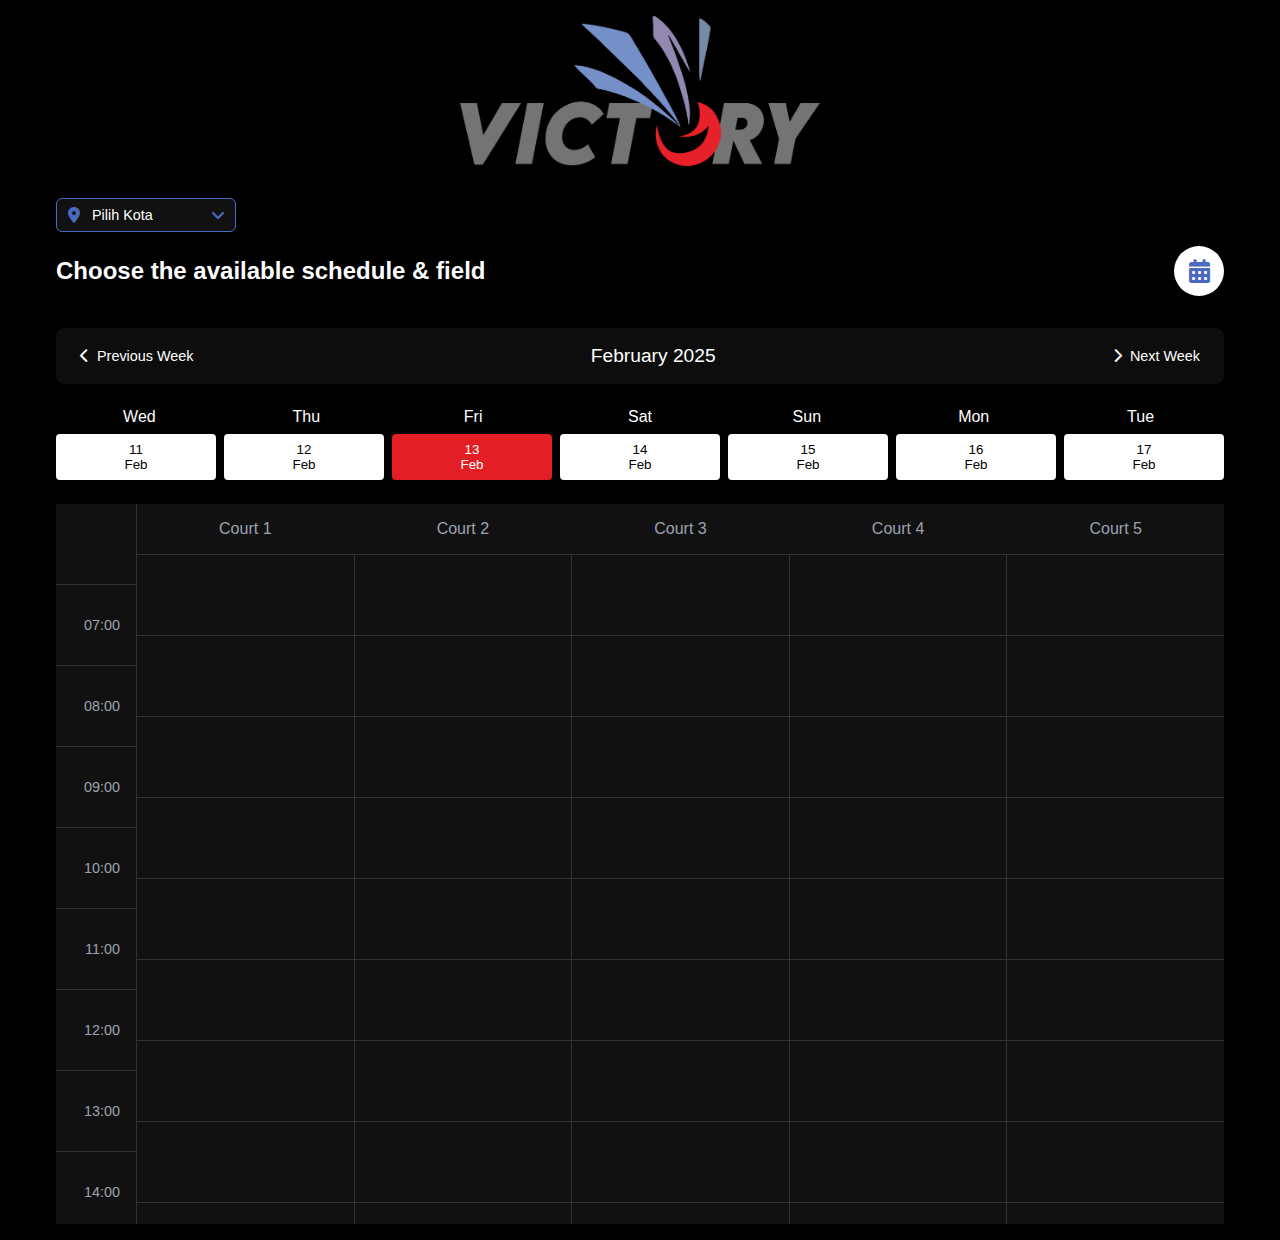
==== index.html @ c71084f1 "okey" ====
<!DOCTYPE html>
<html lang="id">
  <head>
    <meta charset="UTF-8" />
    <meta name="viewport" content="width=device-width, initial-scale=1.0" />
    <title>Sistem Booking Lapangan</title>
    <link rel="stylesheet" href="styles.css" />
    <link href="https://cdnjs.cloudflare.com/ajax/libs/font-awesome/6.0.0/css/all.min.css" rel="stylesheet" />
    <link rel="stylesheet" href="https://cdn.jsdelivr.net/npm/swiper@11/swiper-bundle.min.css" />
  </head>
  <body>
    <div class="app-container">
      <header>
        <div class="header-content">
          <img src="assets/VICTORY1.png" alt="Victory Logo" class="logo" />
        </div>
      </header>

      <!-- Tambahkan setelah header dan sebelum main-content -->
      <div class="floating-cart" id="floatingCart" style="display: none;">
        <div class="cart-icon">
          <i class="fas fa-shopping-cart"></i>
          <span class="cart-badge" id="cartCount">0</span>
        </div>
        <div class="cart-total" id="cartTotal">Rp 0</div>
        <button class="view-cart-btn" onclick="showCartDetails()">
          View Details
        </button>
      </div>

      <div class="main-content">
        <div class="title-section">
          <div class="city-selector">
            <div class="select-wrapper">
              <i class="fas fa-map-marker-alt"></i>
              <select id="citySelect">
                <option value="">Pilih Kota</option>
              </select>
            </div>
          </div>
          <h2>Choose the available schedule & field</h2>
          <button class="calendar-icon-container" onclick="showCourtDetails()">
            <i class="fas fa-calendar-alt"></i>
          </button>
        </div>

        <div class="week-navigation">
          <button class="nav-btn prev-week">
            <i class="fas fa-chevron-left"></i>
            Previous Week
          </button>
          <div class="current-month">February 2025</div>
          <button class="nav-btn next-week">
            <i class="fas fa-chevron-right"></i>
            Next Week
          </button>
        </div>

        <div class="date-selector">
          <div class="weekdays">
            <div>Wed</div>
            <div>Thu</div>
            <div>Fri</div>
            <div>Sat</div>
            <div>Sun</div>
            <div>Mon</div>
            <div>Tue</div>
          </div>
          <div class="dates">
            <button class="date-btn">
              <span class="date">12</span>
              <span class="month">Feb</span>
            </button>
            <button class="date-btn selected">
              <span class="date">13</span>
              <span class="month">Feb</span>
            </button>
            <!-- Tambahkan tombol tanggal lainnya -->
          </div>
        </div>

        <div class="schedule-grid">
          <div class="time-column">
            <!-- Slot waktu akan diisi oleh JavaScript -->
          </div>
          <div class="courts-container">
            <div class="court-headers">
              <div class="court-header">Court 1</div>
              <div class="court-header">Court 2</div>
              <div class="court-header">Court 3</div>
              <div class="court-header">Court 4</div>
              <div class="court-header">Court 5</div>
            </div>
            <div class="courts-grid">
              <!-- Grid lapangan akan diisi oleh JavaScript -->
            </div>
          </div>
        </div>

        <!-- Tambahkan modal popup -->
        <div id="courtDetailsModal" class="modal">
          <div class="modal-content">
            <span class="close-btn">&times;</span>
            <h2>Court Details</h2>
            <div class="court-details-grid">
              <!-- Court details akan di-render secara dinamis -->
            </div>
          </div>
        </div>

        <!-- Tambahkan di dalam modal booking -->
        <div id="bookingModal" class="modal">
          <div class="modal-content booking-modal">
            <span class="close-btn">&times;</span>
            <h2>Booking Details</h2>

            <div class="booking-info">
              <div class="booking-header">
                <h3>Booking Information</h3>
              </div>
              
              <div class="booking-content">
                <div class="location-info">
                  <i class="fas fa-map-marker-alt"></i>
                  <span id="selectedCityBranch"></span>
                </div>

                <div class="courts-info">
                  <div class="courts-list" id="selectedCourt">
                    <!-- Courts will be populated here -->
                  </div>
                </div>

                <div class="booking-meta">
                  <div class="meta-item">
                    <i class="fas fa-calendar"></i>
                    <span id="selectedDate"></span>
                  </div>
                  <div class="meta-item">
                    <i class="fas fa-money-bill-wave"></i>
                    <span id="pricePerHour"></span>
                  </div>
                </div>
              </div>
            </div>

            <div class="snacks-section">
              <h3>Add Snacks & Drinks (Optional)</h3>
              <div class="swiper snacks-swiper">
                <div class="swiper-wrapper">
                  <!-- Items akan di-render secara dinamis dari SNACKS_DATA -->
                </div>
                <div class="swiper-pagination"></div>
                <div class="swiper-button-prev"></div>
                <div class="swiper-button-next"></div>
              </div>
            </div>

            <div class="booking-summary">
              <h3>Summary</h3>
              <div class="summary-items">
                <p>Court Fee: <span>Rp 100.000</span></p>
                <div id="snacksSummary"></div>
                <div class="total">
                  <strong>Total: <span id="totalAmount">Rp 100.000</span></strong>
                </div>
              </div>
              <button class="next-btn" onclick="proceedToPayment()">Next</button>
            </div>
          </div>
        </div>

        <!-- Tambahkan modal payment -->
        <div id="paymentModal" class="modal">
          <div class="modal-content payment-modal">
            <span class="close-btn">&times;</span>
            <!-- Tambahkan tombol back -->
            <div class="modal-header">
              <button class="back-btn">
                <i class="fas fa-arrow-left"></i>
                Back
              </button>
              <h2>Payment Details</h2>
            </div>
            
            <div class="payment-form">
              <!-- Promo Code Section -->
              <div class="promo-section">
                <h3>Have a promo code?</h3>
                <div class="promo-input">
                  <input type="text" id="promoCode" placeholder="Enter promo code">
                  <button class="apply-promo-btn">Apply</button>
                </div>
              </div>

              <!-- Payment Options -->
              <div class="payment-options">
                <h3>Payment Method</h3>
                <div class="payment-type">
                  <div class="payment-choice">
                    <input type="radio" id="fullPayment" name="paymentType" value="full" checked>
                    <label for="fullPayment">
                      <span class="payment-label">Full Payment</span>
                      <span class="payment-amount" id="fullPaymentAmount">Rp 100.000</span>
                    </label>
                  </div>
                  <div class="payment-choice">
                    <input type="radio" id="dpPayment" name="paymentType" value="dp">
                    <label for="dpPayment">
                      <span class="payment-label">Down Payment (50%)</span>
                      <span class="payment-amount" id="dpPaymentAmount">Rp 50.000</span>
                    </label>
                  </div>
                </div>

                <!-- Payment Methods -->
                <div class="payment-methods">
                  <h3>Select Payment Method</h3>
                  
                  <!-- Bank Transfer Options -->
                  <div class="method-group">
                    <h4>Bank Transfer</h4>
                    <div class="method-choice">
                      <input type="radio" 
                        name="paymentMethod" 
                        data-type="bank" 
                        data-provider="bca" 
                        id="bca">
                      <label for="bca" class="payment-method-label">
                        <div class="payment-method-logo">
                          <img src="assets/payment/bca.png" alt="BCA" class="bank-logo">
                        </div>
                        <span>BCA</span>
                      </label>
                    </div>
                    <div class="method-choice">
                      <input type="radio" 
                        name="paymentMethod" 
                        data-type="bank" 
                        data-provider="mandiri" 
                        id="mandiri">
                      <label for="mandiri" class="payment-method-label">
                        <div class="payment-method-logo">
                          <img src="assets/payment/mandiri.png" alt="Mandiri" class="bank-logo">
                        </div>
                        <span>Mandiri</span>
                      </label>
                    </div>
                    <div class="method-choice">
                      <input type="radio" 
                        name="paymentMethod" 
                        data-type="bank" 
                        data-provider="bni" 
                        id="bni">
                      <label for="bni" class="payment-method-label">
                        <div class="payment-method-logo">
                          <img src="assets/payment/bni.png" alt="BNI" class="bank-logo">
                        </div>
                        <span>BNI</span>
                      </label>
                    </div>
                  </div>

                  <!-- E-Wallet Options -->
                  <div class="method-group">
                    <h4>E-Wallet</h4>
                    <div class="method-choice">
                      <input type="radio" 
                        name="paymentMethod" 
                        data-type="ewallet" 
                        data-provider="ovo" 
                        id="ovo">
                      <label for="ovo" class="payment-method-label">
                        <div class="payment-method-logo">
                          <img src="assets/payment/ovo.png" alt="OVO" class="bank-logo">
                        </div>
                        <span>OVO</span>
                      </label>
                    </div>
                    <div class="method-choice">
                      <input type="radio" 
                        name="paymentMethod" 
                        data-type="ewallet" 
                        data-provider="gopay" 
                        id="gopay">
                      <label for="gopay" class="payment-method-label">
                        <div class="payment-method-logo">
                          <img src="assets/payment/gopay.png" alt="GoPay" class="bank-logo">
                        </div>
                        <span>GoPay</span>
                      </label>
                    </div>
                  </div>
                </div>
              </div>

              <!-- Payment Summary -->
              <div class="payment-summary">
                <h3>Payment Summary</h3>
                <div class="summary-details">
                  <div class="summary-row">
                    <span>Subtotal</span>
                    <span id="subtotalAmount">Rp 100.000</span>
                  </div>
                  <div class="summary-row" id="promoRow" style="display: none;">
                    <span>Promo Discount</span>
                    <span id="promoAmount">-Rp 0</span>
                  </div>
                  <div class="summary-row total">
                    <strong>Total Payment</strong>
                    <strong id="finalAmount">Rp 100.000</strong>
                  </div>
                </div>

                <div class="payment-note" id="dpNote" style="display: none;">
                  <i class="fas fa-info-circle"></i>
                  <p>Please complete the remaining payment within 1 hour to confirm your booking</p>
                </div>

                <button class="confirm-payment-btn">Confirm Payment</button>
              </div>
            </div>
          </div>
        </div>
      </div>

      <!-- Tambahkan modal cart sebelum penutup div app-container -->
      <div id="cartModal" class="modal">
        <div class="modal-content cart-modal">
          <span class="close-btn">&times;</span>
          <h2>Cart Details</h2>
          <div class="cart-items" id="cartItems">
            <!-- Items will be populated dynamically -->
          </div>
          <div class="cart-summary">
            <div class="cart-total">
              <span>Total</span>
              <span id="modalCartTotal">Rp 0</span>
            </div>
            <button class="checkout-btn" onclick="proceedToCheckout()">
              Proceed to Checkout
            </button>
          </div>
        </div>
      </div>
    </div>
    <script src="script.js"></script>
    <script src="https://cdn.jsdelivr.net/npm/swiper@11/swiper-bundle.min.js"></script>
  </body>
</html>
---- styles.css ----
* {
  margin: 0;
  padding: 0;
  box-sizing: border-box;
}

body {
  font-family: Arial, sans-serif;
  background-color: #000;
  color: white;
}

.app-container {
  max-width: 1200px;
  margin: 0 auto;
}
/* Header */
header {
  padding: 1rem;
}

.header-content {
  display: flex;
  justify-content: center;
  align-items: center;
}

.logo {
  height: 150px;
  width: auto;
  object-fit: contain;
}

/* Main Content */
.main-content {
  padding: 1rem;
}

/* Tambahkan style untuk week navigation */
.week-navigation {
  display: flex;
  justify-content: space-between;
  align-items: center;
  margin-bottom: 1.5rem;
  padding: 0.5rem;
  background-color: rgba(255, 255, 255, 0.05);
  border-radius: 8px;
}

.nav-btn {
  display: flex;
  align-items: center;
  gap: 0.5rem;
  padding: 0.75rem 1rem;
  background: none;
  border: none;
  color: white;
  cursor: pointer;
  font-size: 0.9rem;
  transition: all 0.2s;
}

.nav-btn:hover {
  background-color: rgba(75, 105, 191, 0.1);
  border-radius: 4px;
}

.current-month {
  font-size: 1.2rem;
  font-weight: 500;
  color: white;
}

/* Update margin untuk date-selector karena ada elemen baru di atasnya */
.date-selector {
  margin-bottom: 1.5rem;
}

.weekdays {
  display: grid;
  grid-template-columns: repeat(7, 1fr);
  text-align: center;
  margin-bottom: 0.5rem;
}

.dates {
  display: grid;
  grid-template-columns: repeat(7, 1fr);
  gap: 0.5rem;
}

.date-btn {
  background: white;
  border: none;
  padding: 0.5rem;
  border-radius: 4px;
  display: flex;
  flex-direction: column;
  align-items: center;
  cursor: pointer;
}

.date-btn.selected {
  background-color: var(--primary-red);
  color: white;
}

/* Update Schedule Grid */
.schedule-grid {
  display: grid;
  grid-template-columns: 80px 1fr;
  gap: 1px;
  background-color: #333;
  max-height: 80vh;
  overflow-y: auto;
}

.courts-container {
  display: flex;
  flex-direction: column;
}

.court-headers {
  display: grid;
  grid-template-columns: repeat(5, 1fr);
  gap: 1px;
  background-color: #111;
  border-bottom: 1px solid #333;
}

.court-header {
  padding: 1rem;
  text-align: center;
  font-weight: 500;
  color: #9ca3af;
  background-color: #111;
}

.courts-grid {
  display: grid;
  grid-template-columns: repeat(5, 1fr);
  gap: 1px;
}

/* Pastikan tinggi slot waktu dan court sama */
.time-slot,
.court-slot {
  height: 80px;
  padding: 1rem;
  display: flex;
  align-items: center;
  justify-content: center;
  background-color: #111;
}

.time-slot {
  justify-content: flex-end;
}

.time-column {
  display: grid;
  gap: 1px;
}

.time-slot {
  padding: 1rem;
  text-align: right;
  background-color: #111;
  color: #9ca3af;
  font-size: 0.9rem;
}

.court-slot {
  padding: 1rem;
  text-align: center;
  background-color: #111;
  cursor: pointer;
  transition: all 0.2s;
}

.court-slot.available:hover {
  background-color: rgba(75, 105, 191, 0.3);
}

.court-slot.booked {
  background-color: rgba(75, 105, 191, 0.2);
  color: var(--secondary-blue);
  cursor: not-allowed;
}

.booked-text {
  font-weight: 500;
}

.title-section {
  display: flex;
  justify-content: space-between;
  align-items: center;
  margin-bottom: 2rem;
  position: relative;
  padding-top: 3rem; /* Beri ruang untuk city selector */
}

.calendar-icon-container {
  width: 50px;
  height: 50px;
  background-color: white;
  border-radius: 50%;
  display: flex;
  align-items: center;
  justify-content: center;
  cursor: pointer;
  border: none;
  transition: transform 0.2s;
}

.calendar-icon-container:hover {
  background-color: var(--light-gray);
}

.calendar-icon-container i {
  color: var(--primary-blue);
  font-size: 1.5rem;
}

/* Modal Styles */
.modal {
  display: none;
  position: fixed;
  top: 0;
  left: 0;
  width: 100%;
  height: 100%;
  background-color: rgba(0, 0, 0, 0.8);
  z-index: 1000;
}

.modal-content {
  background-color: #111;
  margin: 5% auto;
  padding: 2rem;
  width: 90%;
  max-width: 1000px;
  border-radius: 8px;
  position: relative;
}

.close-btn {
  position: absolute;
  right: 1rem;
  top: 1rem;
  font-size: 1.5rem;
  color: var(--light-gray);
  background: none;
  border: none;
  cursor: pointer;
  transition: color 0.2s;
  z-index: 10;
}

.close-btn:hover {
  color: white;
}

.court-details-grid {
  display: grid;
  grid-template-columns: repeat(auto-fit, minmax(250px, 1fr));
  gap: 2rem;
  margin-top: 2rem;
}

.court-detail {
  background: rgba(255, 255, 255, 0.05);
  padding: 1.5rem;
  border-radius: 12px;
  text-align: left;
}

.court-detail img {
  width: 100%;
  height: 200px;
  object-fit: cover;
  border-radius: 8px;
  margin-bottom: 1rem;
}

.court-detail h3 {
  margin-bottom: 0.5rem;
  color: #fff;
}

.court-detail p {
  color: #9ca3af;
  font-size: 0.9rem;
}

.court-description {
  color: #9ca3af;
  font-size: 0.9rem;
  margin: 0.5rem 0;
}

.features-container {
  display: flex;
  flex-wrap: wrap;
  gap: 0.5rem;
  margin: 1rem 0;
}

.feature-tag {
  background: rgba(75, 105, 191, 0.3);
  color: var(--secondary-blue);
  padding: 0.25rem 0.75rem;
  border-radius: 999px;
  font-size: 0.8rem;
}

.court-price {
  color: var(--secondary-blue);
  font-weight: 500;
  margin-top: 0.5rem;
}

/* Mobile First Styles */
@media screen and (max-width: 768px) {
  .logo {
    height: 100px; /* Ukuran logo lebih kecil di mobile */
  }

  .main-content {
    padding: 0.5rem;
  }

  .title-section h2 {
    font-size: 1.2rem;
  }

  .calendar-icon-container {
    width: 40px;
    height: 40px;
  }

  .calendar-icon-container i {
    font-size: 1.2rem;
  }

  /* Week Navigation */
  .week-navigation {
    padding: 0.25rem;
    margin-bottom: 1rem;
  }

  .nav-btn {
    padding: 0.5rem;
    font-size: 0.8rem;
  }

  .current-month {
    font-size: 1rem;
  }

  /* Date Selector */
  .weekdays {
    font-size: 0.8rem;
  }

  .date-btn {
    padding: 0.25rem;
  }

  .date-btn .date {
    font-size: 1rem;
  }

  .date-btn .month {
    font-size: 0.7rem;
  }

  /* Schedule Grid */
  .schedule-grid {
    grid-template-columns: 50px 1fr;
    max-height: calc(100vh - 300px);
  }

  .time-slot,
  .court-slot {
    height: 60px;
    padding: 0.5rem;
  }

  .time-slot {
    font-size: 0.8rem;
  }

  .court-slot {
    font-size: 0.9rem;
  }

  .booked-text {
    font-size: 0.7rem;
  }

  /* Modal */
  .modal-content {
    margin: 2% auto;
    padding: 1rem;
    width: 95%;
  }

  .close-btn {
    font-size: 1.5rem;
    right: 0.5rem;
    top: 0.5rem;
  }

  .court-details-grid {
    grid-template-columns: 1fr;
    gap: 1rem;
  }

  .court-detail img {
    height: 150px;
  }

  .court-detail h3 {
    font-size: 1.1rem;
  }

  .court-detail p {
    font-size: 0.8rem;
  }

  .court-detail {
    padding: 1rem;
  }

  .features-container {
    margin: 0.75rem 0;
  }

  .feature-tag {
    font-size: 0.75rem;
    padding: 0.2rem 0.5rem;
  }
}

/* Tambahkan scroll horizontal untuk court grid di mobile */
@media screen and (max-width: 480px) {
  .courts-container {
    overflow-x: auto;
    -webkit-overflow-scrolling: touch;
  }

  .court-headers {
    min-width: 500px;
  }

  .courts-grid {
    min-width: 500px;
  }

  .court-header {
    min-width: 100px;
  }

  .time-slot,
  .court-slot {
    height: 50px;
  }
}

/* Booking Modal Styles */
.booking-modal {
  max-width: 600px;
  height: 90vh;
  overflow-y: auto;
  padding-bottom: 1rem;
}

.booking-form {
  margin-top: 1rem;
}

/* Hapus overflow dan flex dari booking-content */
.booking-content {
  padding-right: 0;
}

/* Update booking summary agar tidak sticky */
.booking-summary {
  position: relative;
  background-color: #111;
  padding: 1rem;
  border-radius: 8px;
  margin-top: 1rem;
  border-top: 1px solid #333;
}

.booking-info {
  background: rgba(255, 255, 255, 0.05);
  padding: 1.5rem;
  border-radius: 8px;
  margin-bottom: 1.5rem;
}

.booking-info p {
  margin: 0.75rem 0;
  color: var(--light-gray);
  display: flex;
  justify-content: space-between;
  align-items: center;
  font-size: 1rem;
}

.booking-info p:first-child {
  margin-top: 0;
}

.booking-info p:last-child {
  margin-bottom: 0;
}

.booking-info p span {
  color: white;
  font-weight: 500;
}

/* Tambahkan style khusus untuk harga per jam */
#pricePerHour {
  color: var(--secondary-blue);
  font-weight: 600;
}

/* Snacks Section Styles */
.snacks-section {
  margin: 2rem -2rem;
  padding: 0 2rem;
}

.snacks-swiper {
  padding: 1rem 0;
}

.swiper-slide {
  height: auto;
  padding: 0.5rem;
}

.snack-item {
  background: rgba(255, 255, 255, 0.05);
  border-radius: 12px;
  padding: 1rem;
  height: 100%;
  display: flex;
  flex-direction: column;
  align-items: center;
  text-align: center;
}

.snack-item img {
  width: 120px;
  height: 120px;
  object-fit: contain;
  margin-bottom: 1rem;
  background: white;
  border-radius: 8px;
  padding: 0.5rem;
}

.snack-item h4 {
  margin: 0.5rem 0;
  font-size: 1rem;
  color: white;
}

.snack-item p {
  color: var(--secondary-blue);
  font-weight: 500;
  margin-bottom: 1rem;
}

.quantity-control {
  display: flex;
  align-items: center;
  gap: 0.5rem;
  margin-top: auto;
}

.qty-btn {
  width: 32px;
  height: 32px;
  border: none;
  border-radius: 6px;
  background: var(--primary-blue);
  color: white;
  cursor: pointer;
  display: flex;
  align-items: center;
  justify-content: center;
  transition: background 0.2s;
}

.qty-btn:hover {
  background: var(--dark-blue);
}

.qty-input {
  width: 40px;
  height: 32px;
  border: 1px solid var(--dark-gray);
  border-radius: 6px;
  background: rgba(255, 255, 255, 0.1);
  color: white;
  text-align: center;
  font-size: 0.9rem;
}

/* Swiper Navigation Styles */
.swiper-button-next,
.swiper-button-prev {
  color: var(--primary-blue);
}

.swiper-pagination-bullet {
  background: var(--primary-blue);
}

/* Mobile Styles */
@media screen and (max-width: 768px) {
  .snacks-section {
    margin: 1rem -1rem;
    padding: 0 1rem;
  }

  .snack-item {
    padding: 0.75rem;
  }

  .snack-item img {
    width: 100px;
    height: 100px;
    margin-bottom: 0.75rem;
  }

  .snack-item h4 {
    font-size: 0.9rem;
    margin: 0.25rem 0;
  }

  .snack-item p {
    font-size: 0.9rem;
    margin-bottom: 0.75rem;
  }

  .quantity-control {
    gap: 0.25rem;
  }

  .qty-btn {
    width: 28px;
    height: 28px;
  }

  .qty-input {
    width: 36px;
    height: 28px;
    font-size: 0.8rem;
  }

  /* Adjust swiper for mobile */
  .swiper-slide {
    width: 160px;
    padding: 0.25rem;
  }
}

/* Update modal untuk court details */
#courtDetailsModal .modal-content {
  max-width: 1200px;
}

/* Update color variables */
:root {
  --primary-blue: #4b69bf; /* Biru dari logo */
  --primary-red: #e31e24; /* Merah dari logo */
  --secondary-blue: #6b86d4; /* Biru lebih terang */
  --dark-blue: #2a3b6b; /* Biru lebih gelap */
  --light-gray: #9ca3af; /* Abu-abu terang */
  --dark-gray: #333; /* Abu-abu gelap */
}

/* City Selector Styles */
.city-selector {
  position: absolute;
  left: 0;
  top: 0;
}

.select-wrapper {
  position: relative;
  display: inline-block;
}

.select-wrapper i {
  position: absolute;
  left: 12px;
  top: 50%;
  transform: translateY(-50%);
  color: var(--primary-blue);
  z-index: 1;
  font-size: 1rem;
}

.city-selector select {
  padding: 8px 12px 8px 35px;
  border-radius: 6px;
  background-color: #111;
  color: white;
  border: 1px solid var(--primary-blue);
  cursor: pointer;
  font-size: 0.9rem;
  appearance: none;
  -webkit-appearance: none;
  -moz-appearance: none;
  min-width: 180px;
  padding-right: 30px;
}

/* Tambah custom arrow */
.select-wrapper::after {
  content: '\f107';
  font-family: 'Font Awesome 5 Free';
  font-weight: 900;
  position: absolute;
  right: 12px;
  top: 50%;
  transform: translateY(-50%);
  color: var(--primary-blue);
  pointer-events: none;
}

.city-selector select:focus {
  outline: none;
  border-color: var(--secondary-blue);
}

/* Hover effect */
.city-selector select:hover {
  border-color: var(--secondary-blue);
  background-color: rgba(75, 105, 191, 0.1);
}

/* Mobile adjustment */
@media screen and (max-width: 768px) {
  .city-selector select {
    min-width: 150px;
    font-size: 0.8rem;
    padding: 6px 10px 6px 30px;
  }
  
  .select-wrapper i {
    font-size: 0.9rem;
  }
}

/* Duration Control Styles */
.duration-container {
  display: flex;
  align-items: center !important;
  gap: 1.5rem;
  padding: 0.5rem 0;
}

.duration-control {
  display: flex;
  align-items: center;
  gap: 1rem;
  background: rgba(75, 105, 191, 0.1);
  padding: 8px 12px;
  border-radius: 8px;
  border: 1px solid rgba(75, 105, 191, 0.2);
  flex: 1;
}

.duration-btn {
  width: 32px;
  height: 32px;
  border: none;
  background: var(--primary-blue);
  color: white;
  border-radius: 6px;
  cursor: pointer;
  display: flex;
  align-items: center;
  justify-content: center;
  font-size: 0.9rem;
  transition: all 0.2s ease;
  box-shadow: 0 2px 4px rgba(0, 0, 0, 0.2);
}

.duration-btn:hover {
  background: var(--dark-blue);
  transform: translateY(-1px);
  box-shadow: 0 4px 8px rgba(0, 0, 0, 0.3);
}

.duration-btn:active {
  transform: translateY(1px);
  box-shadow: 0 1px 2px rgba(0, 0, 0, 0.2);
}

.duration-btn:disabled {
  background: var(--dark-gray);
  cursor: not-allowed;
  transform: none;
  box-shadow: none;
  opacity: 0.5;
}

.duration-btn i {
  font-size: 0.8rem;
}

.duration-display {
  flex: 1;
  text-align: center;
  position: relative;
  padding: 0 0.5rem;
}

#durationInput {
  width: 40px;
  text-align: center;
  background: transparent;
  border: none;
  color: white;
  font-size: 1.5rem;
  font-weight: 600;
  padding: 0;
  margin-bottom: 2px;
}

.duration-labels {
  display: flex;
  flex-direction: column;
  align-items: center;
  gap: 2px;
}

.duration-unit {
  color: var(--secondary-blue);
  font-size: 0.8rem;
  font-weight: 500;
  text-transform: uppercase;
  letter-spacing: 0.5px;
}

.duration-range {
  color: var(--light-gray);
  font-size: 0.7rem;
  opacity: 0.8;
}

/* Mobile adjustment */
@media screen and (max-width: 768px) {
  .duration-container {
    gap: 1rem;
  }

  .duration-control {
    padding: 6px 10px;
  }

  .duration-btn {
    width: 28px;
    height: 28px;
  }

  #durationInput {
    font-size: 1.2rem;
  }

  .duration-unit {
    font-size: 0.75rem;
  }

  .duration-range {
    font-size: 0.65rem;
  }
}

/* Payment Modal Styles */
.payment-modal {
  max-width: 500px;
  height: 90vh;
  overflow-y: auto;
  padding-bottom: 1rem;
}

.payment-form {
  margin-top: 1.5rem;
  display: flex;
  flex-direction: column;
  gap: 1.5rem;
}

/* Payment Summary - buat sticky di bawah */
.payment-summary {
  position: sticky;
  bottom: 0;
  background-color: #111;
  margin-top: 2rem;
  padding: 1.5rem;
  border-top: 1px solid var(--dark-gray);
  border-radius: 8px;
  box-shadow: 0 -4px 12px rgba(0, 0, 0, 0.3);
}

/* Update mobile styles */
@media screen and (max-width: 768px) {
  .payment-modal {
    width: 100%;
    height: 100vh;
    margin: 0;
    border-radius: 0;
    padding: 1rem;
  }

  .payment-form {
    gap: 1rem;
  }

  .payment-summary {
    margin: 1rem -1rem -1rem -1rem;
    padding: 1rem;
    border-radius: 0;
  }
}

/* Promo Section */
.promo-section {
  margin-bottom: 2rem;
}

.promo-input {
  display: flex;
  gap: 0.5rem;
  margin-top: 0.5rem;
}

.promo-input input {
  flex: 1;
  padding: 0.75rem;
  border: 1px solid var(--dark-gray);
  border-radius: 6px;
  background: rgba(255, 255, 255, 0.05);
  color: white;
}

.apply-promo-btn {
  padding: 0.75rem 1.5rem;
  background: var(--primary-blue);
  border: none;
  border-radius: 6px;
  color: white;
  cursor: pointer;
  transition: all 0.2s;
}

.apply-promo-btn:hover {
  background: var(--dark-blue);
}

/* Payment Options */
.payment-options {
  margin-bottom: 2rem;
}

.payment-type {
  margin: 1rem 0;
}

.payment-choice {
  margin-bottom: 1rem;
}

.payment-choice label {
  display: flex;
  justify-content: space-between;
  align-items: center;
  padding: 1rem;
  background: rgba(255, 255, 255, 0.05);
  border: 1px solid var(--dark-gray);
  border-radius: 8px;
  cursor: pointer;
  transition: all 0.2s;
}

.payment-choice input[type="radio"] {
  display: none;
}

.payment-choice input[type="radio"]:checked + label {
  border-color: var(--primary-blue);
  background: rgba(75, 105, 191, 0.1);
}

.payment-label {
  display: flex;
  align-items: center;
  gap: 0.5rem;
}

/* Payment Methods */
.payment-methods {
  margin-top: 2rem;
}

.method-options {
  display: grid;
  grid-template-columns: repeat(auto-fit, minmax(120px, 1fr));
  gap: 1rem;
  margin-top: 1rem;
}

.method-choice {
  margin-bottom: 1rem;
}

.payment-method-label {
  display: flex;
  align-items: center;
  gap: 1rem;
  padding: 1rem;
  background: rgba(255, 255, 255, 0.05);
  border: 1px solid var(--dark-gray);
  border-radius: 8px;
  cursor: pointer;
  transition: all 0.2s;
  width: 100%;
}

.payment-method-logo {
  width: 80px;
  height: 40px;
  display: flex;
  align-items: center;
  justify-content: center;
}

.bank-logo {
  max-width: 100%;
  max-height: 100%;
  object-fit: contain;
}

.method-choice input[type="radio"] {
  display: none;
}

.method-choice input[type="radio"]:checked + .payment-method-label {
  border-color: var(--primary-blue);
  background: rgba(75, 105, 191, 0.1);
}

/* Payment Summary */
.payment-summary {
  margin-top: 2rem;
  padding-top: 2rem;
  border-top: 1px solid var(--dark-gray);
}

.summary-details {
  margin: 1rem 0;
}

.summary-row {
  display: flex;
  justify-content: space-between;
  margin: 0.5rem 0;
  color: var(--light-gray);
}

.summary-row.total {
  margin-top: 1rem;
  padding-top: 1rem;
  border-top: 1px solid var(--dark-gray);
  color: white;
}

.payment-note {
  display: flex;
  align-items: flex-start;
  gap: 0.5rem;
  padding: 1rem;
  background: rgba(227, 30, 36, 0.1);
  border-radius: 6px;
  margin: 1rem 0;
}

.payment-note i {
  color: var(--primary-red);
}

.payment-note p {
  font-size: 0.9rem;
  color: var(--light-gray);
  margin: 0;
}

.confirm-payment-btn {
  width: 100%;
  padding: 1rem;
  background: var(--primary-blue);
  color: white;
  border: none;
  border-radius: 8px;
  cursor: pointer;
  font-weight: 500;
  transition: all 0.2s;
}

.confirm-payment-btn:hover {
  background: var(--dark-blue);
}

/* Update existing button */
.next-btn {
  width: 100%;
  padding: 1rem;
  background: var(--primary-blue);
  color: white;
  border: none;
  border-radius: 8px;
  cursor: pointer;
  font-weight: 500;
  margin-top: 1rem;
  transition: background 0.2s;
}

.next-btn:hover {
  background: var(--dark-blue);
}

/* Mobile Adjustments */
@media screen and (max-width: 768px) {
  .method-options {
    grid-template-columns: 1fr;
  }

  .payment-choice label,
  .method-choice label {
    padding: 0.75rem;
  }

  .promo-input {
    flex-direction: column;
  }

  .apply-promo-btn {
    width: 100%;
  }
}

/* Modal Header with Back Button */
.modal-header {
  display: flex;
  align-items: center;
  gap: 1rem;
  margin-bottom: 1rem;
}

.modal-header h2 {
  margin: 0;
}

.back-btn {
  display: flex;
  align-items: center;
  gap: 0.5rem;
  padding: 0.5rem 1rem;
  background: none;
  border: none;
  color: var(--primary-blue);
  cursor: pointer;
  font-size: 0.9rem;
  transition: all 0.2s;
}

.back-btn:hover {
  color: var(--secondary-blue);
  transform: translateX(-2px);
}

.back-btn i {
  font-size: 1rem;
}

/* Update payment modal padding */
.payment-modal {
  padding: 1.5rem;
}

/* Mobile adjustments */
@media screen and (max-width: 768px) {
  .back-btn {
    padding: 0.5rem;
  }
  
  .back-btn span {
    display: none;
  }
}

/* Payment Modal Mobile Styles */
@media screen and (max-width: 768px) {
  .payment-modal {
    width: 100%;
    height: 100vh;
    margin: 0;
    border-radius: 0;
    padding: 1rem;
  }

  .modal-header h2 {
    font-size: 1.5rem;
  }

  /* Promo Section */
  .promo-section h3 {
    font-size: 1.2rem;
    margin-bottom: 0.75rem;
  }

  .promo-input input {
    padding: 0.6rem;
    font-size: 0.9rem;
  }

  .apply-promo-btn {
    padding: 0.6rem 1rem;
    font-size: 0.9rem;
  }

  /* Payment Options */
  .payment-options h3 {
    font-size: 1.2rem;
    margin-bottom: 0.75rem;
  }

  .payment-choice label {
    padding: 0.75rem;
  }

  .payment-label {
    font-size: 0.9rem;
  }

  .payment-amount {
    font-size: 0.9rem;
  }

  /* Payment Methods */
  .payment-methods h4 {
    font-size: 1.1rem;
    margin-bottom: 0.75rem;
  }

  .method-choice label {
    padding: 0.75rem;
    font-size: 0.85rem;
  }

  .method-choice img {
    height: 32px;
  }

  /* Payment Summary */
  .payment-summary {
    padding: 1rem;
  }

  .payment-summary h3 {
    font-size: 1.2rem;
    margin-bottom: 0.75rem;
  }

  .summary-row {
    font-size: 0.9rem;
    margin: 0.4rem 0;
  }

  .summary-row.total {
    font-size: 1rem;
    margin-top: 0.75rem;
    padding-top: 0.75rem;
  }

  .payment-note {
    padding: 0.75rem;
  }

  .payment-note i {
    font-size: 1rem;
  }

  .payment-note p {
    font-size: 0.8rem;
  }

  .confirm-payment-btn {
    padding: 0.875rem;
    font-size: 1rem;
  }

  /* Adjust spacing */
  .payment-form {
    gap: 1.25rem;
  }

  .payment-type {
    margin: 0.75rem 0;
  }

  .payment-choice {
    margin-bottom: 0.75rem;
  }

  .method-options {
    gap: 0.75rem;
  }
}

/* Smaller mobile devices */
@media screen and (max-width: 375px) {
  .modal-header h2 {
    font-size: 1.3rem;
  }

  .payment-label,
  .payment-amount,
  .summary-row {
    font-size: 0.85rem;
  }

  .method-choice img {
    height: 28px;
  }

  .confirm-payment-btn {
    padding: 0.75rem;
    font-size: 0.95rem;
  }

  .payment-note p {
    font-size: 0.75rem;
  }
}

/* Upload Section Styles */
.upload-section {
  background: rgba(255, 255, 255, 0.05);
  border-radius: 12px;
  padding: 1.5rem;
}

.upload-section h2 {
  color: var(--secondary-blue);
  display: flex;
  align-items: center;
  gap: 0.5rem;
}

.upload-section h2::before {
  content: '\f574';
  font-family: 'Font Awesome 5 Free';
  font-weight: 900;
  font-size: 1.1rem;
}

.upload-area {
  border: 2px dashed rgba(75, 105, 191, 0.3);
  border-radius: 12px;
  padding: 2rem;
  text-align: center;
  cursor: pointer;
  transition: all 0.3s ease;
  margin: 1rem 0;
  min-height: 200px;
  display: flex;
  align-items: center;
  justify-content: center;
  background: rgba(75, 105, 191, 0.05);
}

.upload-area:hover {
  border-color: var(--primary-blue);
  background: rgba(75, 105, 191, 0.1);
  transform: translateY(-2px);
}

.upload-area.drag-over {
  border-color: var(--secondary-blue);
  background: rgba(75, 105, 191, 0.15);
  transform: scale(1.02);
}

.upload-content {
  display: flex;
  flex-direction: column;
  align-items: center;
  gap: 1rem;
}

.upload-content i {
  font-size: 3.5rem;
  color: var(--primary-blue);
  margin-bottom: 0.5rem;
  transition: transform 0.3s ease;
}

.upload-area:hover .upload-content i {
  transform: translateY(-5px);
}

.upload-content p {
  font-size: 1.1rem;
  color: white;
  margin: 0;
  font-weight: 500;
}

.upload-content span {
  font-size: 0.85rem;
  color: var(--light-gray);
  background: rgba(255, 255, 255, 0.1);
  padding: 0.5rem 1rem;
  border-radius: 20px;
}

/* Preview Styles */
.preview-container {
  width: 100%;
  display: flex;
  flex-direction: column;
  align-items: center;
  gap: 1.25rem;
}

.preview-image {
  max-width: 100%;
  max-height: 250px;
  border-radius: 12px;
  object-fit: contain;
  box-shadow: 0 4px 12px rgba(0, 0, 0, 0.2);
}

.preview-info {
  text-align: center;
  background: rgba(255, 255, 255, 0.05);
  padding: 1rem;
  border-radius: 8px;
  width: 100%;
}

.file-name {
  color: white;
  margin: 0;
  font-weight: 500;
  font-size: 0.95rem;
}

.file-size {
  color: var(--light-gray);
  margin: 0.25rem 0 0 0;
  font-size: 0.85rem;
}

.change-file-btn {
  background: rgba(75, 105, 191, 0.1);
  border: 1px solid rgba(75, 105, 191, 0.2);
  color: var(--primary-blue);
  cursor: pointer;
  display: flex;
  align-items: center;
  gap: 0.5rem;
  padding: 0.75rem 1.25rem;
  border-radius: 8px;
  font-size: 0.9rem;
  transition: all 0.2s ease;
}

.change-file-btn:hover {
  background: rgba(75, 105, 191, 0.2);
  transform: translateY(-1px);
}

.change-file-btn i {
  font-size: 1rem;
}

.confirm-upload-btn {
  width: 100%;
  padding: 1rem;
  background: var(--primary-blue);
  color: white;
  border: none;
  border-radius: 8px;
  cursor: pointer;
  font-weight: 500;
  font-size: 1rem;
  transition: all 0.3s ease;
  display: flex;
  align-items: center;
  justify-content: center;
  gap: 0.5rem;
  margin-top: 1rem;
}

.confirm-upload-btn:not(:disabled):hover {
  background: var(--dark-blue);
  transform: translateY(-2px);
}

.confirm-upload-btn:disabled {
  background: var(--dark-gray);
  cursor: not-allowed;
  opacity: 0.7;
}

/* Loading States */
.upload-loading {
  display: flex;
  flex-direction: column;
  align-items: center;
  gap: 1rem;
  color: var(--light-gray);
  padding: 2rem;
}

.upload-loading i {
  font-size: 2.5rem;
  color: var(--primary-blue);
}

/* Mobile Adjustments */
@media screen and (max-width: 768px) {
  .upload-section {
    padding: 1rem;
  }

  .upload-area {
    padding: 1.5rem;
    min-height: 180px;
  }

  .upload-content i {
    font-size: 2.5rem;
  }

  .upload-content p {
    font-size: 1rem;
  }

  .upload-content span {
    font-size: 0.8rem;
    padding: 0.4rem 0.8rem;
  }

  .preview-image {
    max-height: 200px;
  }

  .preview-info {
    padding: 0.75rem;
  }

  .change-file-btn {
    padding: 0.6rem 1rem;
  }

  .confirm-upload-btn {
    padding: 0.875rem;
  }
}

/* Smaller devices */
@media screen and (max-width: 375px) {
  .upload-content i {
    font-size: 2rem;
  }

  .upload-content p {
    font-size: 0.9rem;
  }

  .upload-content span {
    font-size: 0.75rem;
  }

  .preview-image {
    max-height: 180px;
  }
}

/* Loading Overlay */
.loading-overlay {
  position: fixed;
  top: 0;
  left: 0;
  width: 100%;
  height: 100%;
  background: rgba(0, 0, 0, 0.8);
  display: flex;
  justify-content: center;
  align-items: center;
  z-index: 9999;
}

.loading-content {
  text-align: center;
  color: white;
}

.loading-content i {
  font-size: 3rem;
  color: var(--primary-blue);
  margin-bottom: 1rem;
}

.loading-content p {
  font-size: 1.1rem;
  margin: 0;
}

/* Floating Cart Styles */
.floating-cart {
  position: fixed;
  bottom: 20px;
  right: 20px;
  background: var(--primary-blue);
  padding: 12px 20px;
  border-radius: 50px;
  display: flex;
  align-items: center;
  gap: 15px;
  box-shadow: 0 4px 15px rgba(0, 0, 0, 0.2);
  z-index: 100;
  transition: all 0.3s ease;
}

.cart-icon {
  position: relative;
}

.cart-badge {
  position: absolute;
  top: -8px;
  right: -8px;
  background: var(--primary-red);
  color: white;
  font-size: 12px;
  width: 20px;
  height: 20px;
  border-radius: 50%;
  display: flex;
  align-items: center;
  justify-content: center;
}

.cart-total {
  color: white;
  font-weight: 500;
}

.view-cart-btn {
  background: white;
  color: var(--primary-blue);
  border: none;
  padding: 8px 15px;
  border-radius: 25px;
  cursor: pointer;
  font-weight: 500;
  transition: background 0.2s;
}

.view-cart-btn:hover {
  background: var(--light-gray);
}

/* Cart Modal Styles */
.cart-modal {
  max-width: 600px;
}

.cart-items {
  margin: 1.5rem 0;
  max-height: 400px;
  overflow-y: auto;
}

.cart-item {
  display: flex;
  flex-direction: column;
  gap: 1rem;
  padding: 1rem;
  background: rgba(255, 255, 255, 0.05);
  border-radius: 8px;
  margin-bottom: 1rem;
}

.cart-item-header {
  display: flex;
  justify-content: space-between;
  align-items: flex-start;
}

.cart-item-info {
  flex: 1;
}

.cart-duration-control {
  display: flex;
  align-items: center;
  gap: 0.5rem;
  padding: 0.5rem;
  background: rgba(255, 255, 255, 0.05);
  border-radius: 6px;
}

.cart-duration-control button {
  width: 28px;
  height: 28px;
  border: none;
  background: var(--primary-blue);
  color: white;
  border-radius: 4px;
  cursor: pointer;
  display: flex;
  align-items: center;
  justify-content: center;
  transition: all 0.2s;
}

.cart-duration-control button:hover {
  background: var(--dark-blue);
}

.cart-duration-control button:disabled {
  background: var(--dark-gray);
  cursor: not-allowed;
}

.cart-duration-display {
  display: flex;
  align-items: center;
  gap: 0.5rem;
  min-width: 80px;
  justify-content: center;
}

.cart-duration-value {
  font-weight: 500;
  color: white;
}

.cart-duration-label {
  color: var(--light-gray);
  font-size: 0.9rem;
}

.cart-item-title {
  font-weight: 500;
  margin-bottom: 0.25rem;
}

.cart-item-details {
  font-size: 0.9rem;
  color: var(--light-gray);
}

.cart-item-price {
  font-weight: 500;
  color: var(--secondary-blue);
}

.remove-item {
  background: none;
  border: none;
  color: var(--primary-red);
  cursor: pointer;
  padding: 0.5rem;
  margin-left: 1rem;
  transition: all 0.2s;
}

.remove-item:hover {
  transform: scale(1.1);
}

.cart-summary {
  border-top: 1px solid var(--dark-gray);
  padding-top: 1rem;
  margin-top: 1rem;
}

.checkout-btn {
  width: 100%;
  padding: 1rem;
  background: var(--primary-blue);
  color: white;
  border: none;
  border-radius: 8px;
  cursor: pointer;
  font-weight: 500;
  margin-top: 1rem;
  transition: background 0.2s;
}

.checkout-btn:hover {
  background: var(--dark-blue);
}

@media screen and (max-width: 768px) {
  .floating-cart {
    bottom: 0;
    right: 0;
    left: 0;
    border-radius: 0;
    justify-content: space-between;
    padding: 15px 20px;
    background: rgba(75, 105, 191, 0.95);
    backdrop-filter: blur(10px);
  }

  .cart-icon i {
    font-size: 1.2rem;
  }

  .cart-total {
    font-size: 0.9rem;
  }

  .view-cart-btn {
    padding: 6px 12px;
    font-size: 0.9rem;
  }

  .booking-modal {
    width: 100%;
    height: 100vh;
    margin: 0;
    border-radius: 0;
    padding: 1rem;
  }

  .booking-content {
    padding: 1rem;
  }

  .location-info {
    font-size: 0.9rem;
    margin-bottom: 1rem;
  }

  .courts-info {
    margin-bottom: 1rem;
  }

  .court-item {
    padding: 0.75rem;
    font-size: 0.9rem;
  }

  .booking-meta {
    flex-direction: column;
    gap: 0.5rem;
  }

  .meta-item {
    padding: 0.75rem;
    font-size: 0.9rem;
  }

  .modal-content {
    padding: 1rem;
  }

  .snacks-section {
    margin: 1rem -1rem;
  }

  .snack-item {
    padding: 0.75rem;
  }

  .quantity-control {
    margin-top: 0.5rem;
  }

  .booking-summary {
    margin-top: 1rem;
    padding: 1rem;
  }

  .summary-items {
    font-size: 0.9rem;
  }

  .app-container {
    padding-bottom: 80px;
  }
}

/* Tambahkan di bagian court-slot styles */
.court-slot.selected {
  background-color: rgba(75, 105, 191, 0.3);
  border: 2px solid var(--primary-blue);
  position: relative;
}

.court-slot.selected::after {
  content: '\f00c';
  font-family: 'Font Awesome 5 Free';
  font-weight: 900;
  position: absolute;
  top: 50%;
  left: 50%;
  transform: translate(-50%, -50%);
  color: var(--secondary-blue);
  font-size: 1.2rem;
}

.court-slot.selected:hover {
  background-color: rgba(75, 105, 191, 0.4);
}

/* Tambahkan animasi untuk feedback */
@keyframes selectedPulse {
  0% {
    transform: scale(1);
  }
  50% {
    transform: scale(1.05);
  }
  100% {
    transform: scale(1);
  }
}

.court-slot.just-selected {
  animation: selectedPulse 0.3s ease-in-out;
}

/* Booking Info Styles */
.booking-info {
  background: rgba(255, 255, 255, 0.05);
  border-radius: 12px;
  overflow: hidden;
  margin-bottom: 2rem;
}

.booking-header {
  background: var(--primary-blue);
  padding: 1rem 1.5rem;
}

.booking-header h3 {
  color: white;
  margin: 0;
  font-size: 1.2rem;
  font-weight: 500;
}

.booking-content {
  padding: 1.5rem;
}

.location-info {
  display: flex;
  align-items: center;
  gap: 0.75rem;
  margin-bottom: 1.5rem;
}

.location-info i {
  color: var(--primary-blue);
  font-size: 1.2rem;
}

.location-info span {
  color: white;
  font-weight: 500;
  font-size: 1.1rem;
}

.courts-info {
  background: rgba(255, 255, 255, 0.03);
  border-radius: 8px;
  padding: 1rem;
  margin-bottom: 1.5rem;
}

.courts-list {
  display: flex;
  flex-direction: column;
  gap: 0.75rem;
}

.court-item {
  display: flex;
  justify-content: space-between;
  align-items: center;
  padding: 0.75rem;
  background: rgba(255, 255, 255, 0.05);
  border-radius: 6px;
}

.court-info {
  display: flex;
  flex-direction: column;
  gap: 0.25rem;
}

.court-name {
  color: white;
  font-weight: 500;
}

.court-schedule {
  color: var(--light-gray);
  font-size: 0.9rem;
}

.court-price {
  color: var(--secondary-blue);
  font-weight: 500;
}

.booking-meta {
  display: flex;
  justify-content: space-between;
  gap: 1rem;
}

.meta-item {
  flex: 1;
  display: flex;
  align-items: center;
  gap: 0.5rem;
  padding: 0.75rem;
  background: rgba(255, 255, 255, 0.03);
  border-radius: 6px;
}

.meta-item i {
  color: var(--primary-blue);
}

.meta-item span {
  color: white;
  font-weight: 500;
}

@media screen and (max-width: 768px) {
  .booking-content {
    padding: 1rem;
  }

  .meta-item {
    padding: 0.5rem;
    font-size: 0.9rem;
  }
}

/* Payment Confirmation Page Styles */
.payment-confirmation-page {
  max-width: 800px;
  margin: 0 auto;
  padding: 1.5rem;
}

/* Status Header */
.payment-status-header {
  text-align: center;
  margin-bottom: 2rem;
  padding: 1rem;
  background: rgba(255, 255, 255, 0.05);
  border-radius: 12px;
}

.payment-status-header h1 {
  font-size: 1.8rem;
  margin-bottom: 0.5rem;
}

.payment-id {
  color: var(--light-gray);
  margin: 0.5rem 0;
  font-size: 0.9rem;
}

.payment-timer {
  display: inline-flex;
  align-items: center;
  gap: 0.5rem;
  padding: 0.75rem 1.25rem;
  background: rgba(227, 30, 36, 0.1);
  border-radius: 8px;
  color: var(--primary-red);
  font-weight: 500;
  margin-top: 1rem;
}

/* Container Layout */
.payment-details-container {
  display: flex;
  flex-direction: column;
  gap: 1.25rem;
}

/* Section Styling */
.payment-info-section,
.upload-section,
.order-details-section,
.how-to-pay-section {
  background: rgba(255, 255, 255, 0.05);
  border-radius: 12px;
  padding: 1.5rem;
  box-shadow: 0 2px 8px rgba(0, 0, 0, 0.2);
}

/* Bank Account Info */
.bank-account {
  background: rgba(255, 255, 255, 0.03);
  border: 1px solid rgba(75, 105, 191, 0.2);
  border-radius: 10px;
  padding: 1.25rem;
  margin-bottom: 1rem;
  display: flex;
  align-items: center;
  gap: 1rem;
}

.bank-logo {
  height: 36px;
  width: auto;
  object-fit: contain;
}

.account-info {
  flex: 1;
}

.account-number {
  font-size: 1.4rem;
  font-weight: 600;
  letter-spacing: 1.5px;
  color: white;
}

.account-name {
  font-size: 0.85rem;
  color: var(--light-gray);
  margin-top: 0.25rem;
}

/* Total Amount Display */
.total-amount {
  background: rgba(75, 105, 191, 0.1);
  border: 1px solid rgba(75, 105, 191, 0.2);
  border-radius: 10px;
  padding: 1.25rem;
  display: flex;
  align-items: center;
  justify-content: space-between;
}

.total-amount strong {
  font-size: 1.4rem;
  color: var(--secondary-blue);
}

/* Order Details */
.detail-section {
  background: rgba(255, 255, 255, 0.03);
  border-radius: 8px;
  padding: 1rem;
  margin-bottom: 1rem;
}

.detail-row {
  display: flex;
  justify-content: space-between;
  padding: 0.75rem 0;
  border-bottom: 1px solid rgba(255, 255, 255, 0.1);
}

.detail-row:last-child {
  border-bottom: none;
}

/* How to Pay Steps */
.steps-container {
  display: flex;
  flex-direction: column;
  gap: 1rem;
}

.step {
  display: flex;
  align-items: flex-start;
  gap: 1rem;
}

.step-number {
  width: 32px;
  height: 32px;
  background: var(--primary-blue);
  border-radius: 50%;
  display: flex;
  align-items: center;
  justify-content: center;
  color: white;
  font-weight: 600;
}

/* Loading Overlay */
.loading-overlay {
  position: fixed;
  top: 0;
  left: 0;
  right: 0;
  bottom: 0;
  background: rgba(0, 0, 0, 0.8);
  display: flex;
  align-items: center;
  justify-content: center;
  z-index: 9999;
}

.loading-content {
  text-align: center;
  color: white;
}

.loading-content i {
  font-size: 2rem;
  margin-bottom: 1rem;
}

/* Mobile Styles */
@media screen and (max-width: 768px) {
  .payment-confirmation-page {
    padding: 1rem;
  }

  .payment-status-header {
    margin-bottom: 1.5rem;
  }

  .payment-status-header h1 {
    font-size: 1.5rem;
  }

  .bank-account {
    flex-direction: column;
    text-align: center;
    padding: 1rem;
  }

  .account-number {
    font-size: 1.2rem;
  }

  .total-amount {
    flex-direction: column;
    text-align: center;
    gap: 0.5rem;
  }

  .detail-section {
    padding: 0.75rem;
  }

  .detail-row {
    padding: 0.5rem 0;
    font-size: 0.9rem;
  }

  .step {
    padding: 0.5rem 0;
  }

  .step-number {
    width: 28px;
    height: 28px;
    font-size: 0.9rem;
  }
}
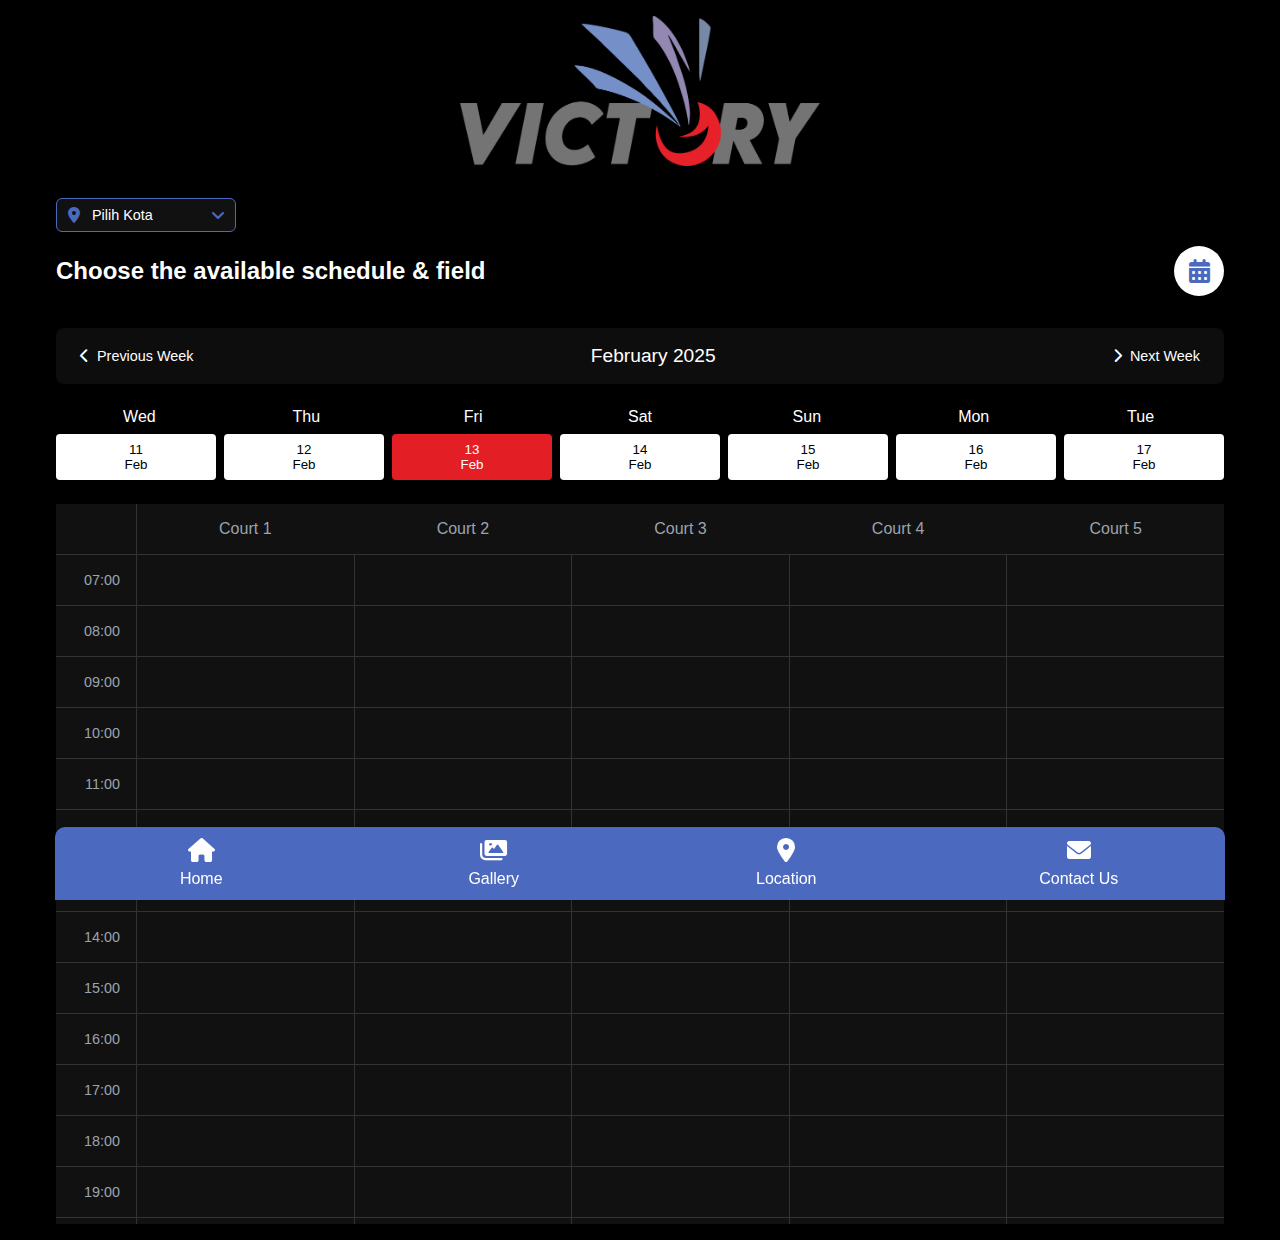
==== commit 291671d6: "add menu navigation" ====
--- a/index.html
+++ b/index.html
@@ -344,6 +344,26 @@
         </div>
       </div>
     </div>
+
+    <div class="navigation-menu">
+      <a href="#home" class="nav-item">
+        <i class="fas fa-home"></i>
+        <span>Home</span>
+      </a>
+      <a href="#gallery" class="nav-item">
+        <i class="fas fa-images"></i>
+        <span>Gallery</span>
+      </a>
+      <a href="#location" class="nav-item">
+        <i class="fas fa-map-marker-alt"></i>
+        <span>Location</span>
+      </a>
+      <a href="#contact" class="nav-item">
+        <i class="fas fa-envelope"></i>
+        <span>Contact Us</span>
+      </a>
+    </div>
+
     <script src="script.js"></script>
     <script src="https://cdn.jsdelivr.net/npm/swiper@11/swiper-bundle.min.js"></script>
   </body>
--- a/styles.css
+++ b/styles.css
@@ -145,7 +145,7 @@
 /* Pastikan tinggi slot waktu dan court sama */
 .time-slot,
 .court-slot {
-  height: 80px;
+  height: 50px;
   padding: 1rem;
   display: flex;
   align-items: center;
@@ -1636,16 +1636,16 @@
 /* Floating Cart Styles */
 .floating-cart {
   position: fixed;
-  bottom: 20px;
+  bottom: 80px;
   right: 20px;
-  background: var(--primary-blue);
+  background: rgba(75, 105, 191, 0.95);
   padding: 12px 20px;
   border-radius: 50px;
   display: flex;
   align-items: center;
   gap: 15px;
   box-shadow: 0 4px 15px rgba(0, 0, 0, 0.2);
-  z-index: 100;
+  z-index: 1001;
   transition: all 0.3s ease;
 }
 
@@ -2299,3 +2299,59 @@
   }
 }
 
+.navigation-menu {
+  display: flex;
+  justify-content: space-around;
+  background-color: #4b69bf; /* Warna latar belakang menu */
+  padding: 0.1rem 0; /* Padding atas dan bawah */
+  position: fixed; /* Posisi tetap di bagian bawah */
+  bottom: 0; /* Menempel di bagian bawah */
+  width: 100%; /* Lebar penuh */
+  max-width: 1170px; /* Atur lebar maksimum */
+  left: 50%; /* Pusatkan menu */
+  transform: translateX(-50%); /* Pusatkan menu */
+  z-index: 1000; /* Pastikan di atas elemen lain */
+  box-shadow: 0 -2px 10px rgba(0, 0, 0, 0.2); /* Bayangan untuk efek kedalaman */
+  border-radius: 10px 10px 0 0; /* Sudut membulat di atas */
+}
+
+.nav-item {
+  flex: 1; /* Membuat semua item menu memiliki lebar yang sama */
+  display: flex;
+  flex-direction: column; /* Mengatur arah flex menjadi kolom */
+  align-items: center; /* Mengatur item agar berada di tengah */
+  color: white; /* Warna teks */
+  text-decoration: none; /* Menghilangkan garis bawah */
+  font-size: 1rem; /* Ukuran font */
+  transition: color 0.3s, transform 0.3s; /* Transisi warna dan transformasi */
+  position: relative; /* Untuk efek hover */
+  padding: 10px; /* Tambahkan padding untuk memperbesar area klik */
+}
+
+.nav-item i {
+  font-size: 1.5rem; /* Ukuran ikon */
+  margin-bottom: 0.5rem; /* Jarak antara ikon dan teks */
+}
+
+.nav-item:hover {
+  color: rgba(255, 255, 255, 0.8); /* Warna saat hover */
+  transform: translateY(-3px); /* Efek angkat saat hover */
+}
+
+.nav-item::after {
+  content: '';
+  display: block;
+  width: 100%;
+  height: 2px;
+  background: rgba(255, 255, 255, 0.8); /* Garis bawah */
+  transform: scaleX(0); /* Mulai dari 0 */
+  transition: transform 0.3s; /* Transisi untuk efek */
+  position: absolute;
+  left: 0;
+  bottom: -5px; /* Posisi garis bawah */
+}
+
+.nav-item:hover::after {
+  transform: scaleX(1); /* Memperbesar garis bawah saat hover */
+}
+
